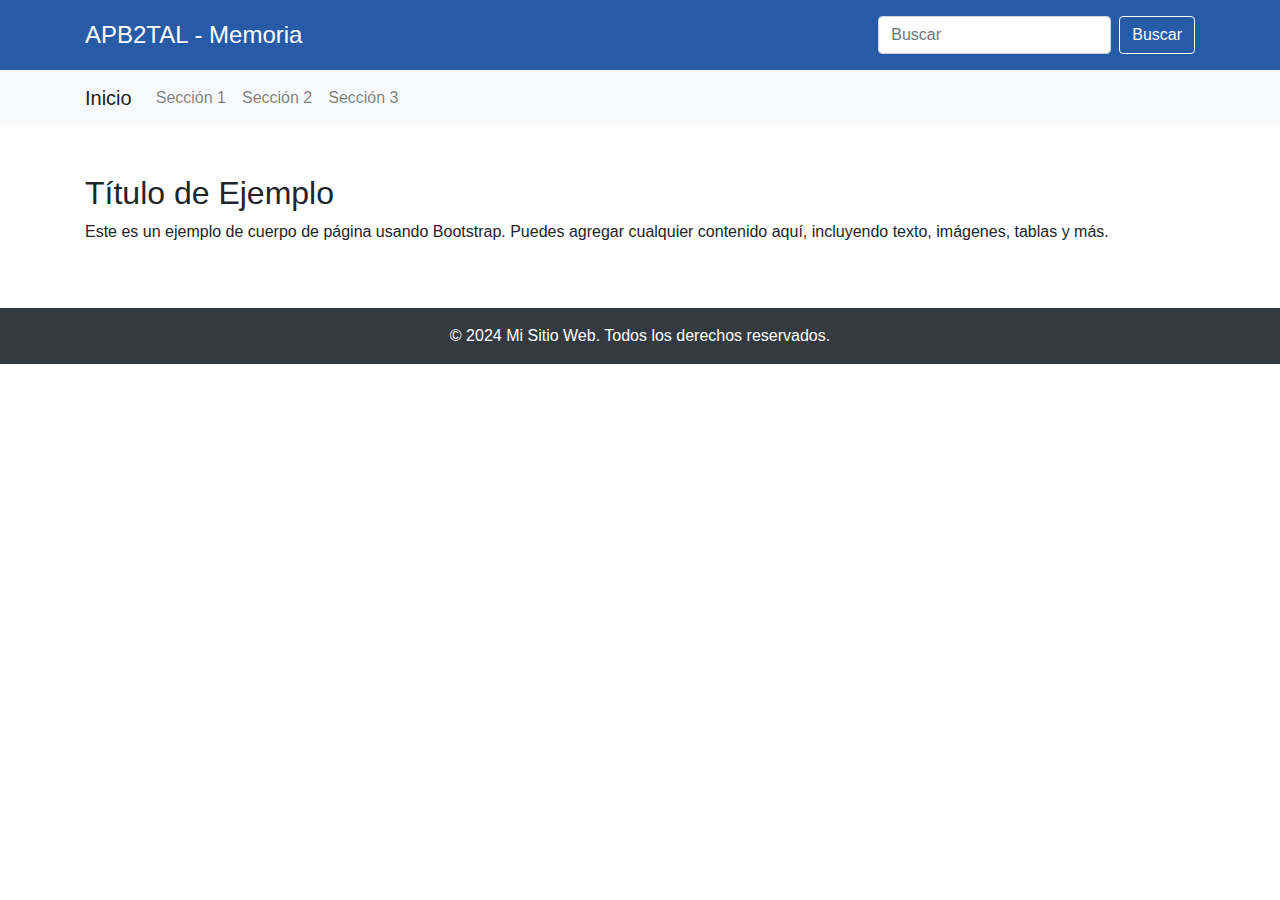
==== index.html @ 7c2ae642 "test342D" ====
<!DOCTYPE html>
<html lang="en">
<head>
    <meta charset="UTF-8">
    <meta name="viewport" content="width=device-width, initial-scale=1.0">
    <title>APB2TAL</title>
    <!-- Enlace a Bootstrap CSS -->
    <link href="https://stackpath.bootstrapcdn.com/bootstrap/4.5.2/css/bootstrap.min.css" rel="stylesheet">
    <style>
        .bg-green {
            background-color: #285ba7; /* Verde Bootstrap */
        }                       
        .logo {
            height: 50px;
        }
    </style>
</head>
<body>
    <!-- Header -->
    <header class="bg-green text-white p-3">
        <div class="container d-flex justify-content-between align-items-center">
            <div class="d-flex align-items-center">

                <h1 class="h4 mb-0">APB2TAL - Memoria</h1>
            </div>
            <form class="form-inline">
                <input class="form-control mr-sm-2" type="search" placeholder="Buscar" aria-label="Buscar">
                <button class="btn btn-outline-light my-2 my-sm-0" type="submit">Buscar</button>
            </form>
        </div>
    </header>

    <!-- Navegación -->
    <nav class="navbar navbar-expand-lg navbar-light bg-light">
        <div class="container">
            <a class="navbar-brand" href="#">Inicio</a>
            <button class="navbar-toggler" type="button" data-toggle="collapse" data-target="#navbarNav" aria-controls="navbarNav" aria-expanded="false" aria-label="Toggle navigation">
                <span class="navbar-toggler-icon"></span>
            </button>
            <div class="collapse navbar-collapse" id="navbarNav">
                <ul class="navbar-nav">
                    <li class="nav-item">
                        <a class="nav-link" href="#">Sección 1</a>
                    </li>
                    <li class="nav-item">
                        <a class="nav-link" href="#">Sección 2</a>
                    </li>
                    <li class="nav-item">
                        <a class="nav-link" href="#">Sección 3</a>
                    </li>
                </ul>
            </div>
        </div>
    </nav>

    <!-- Cuerpo de Ejemplo -->
    <div class="container my-5">
        <div class="row">
            <div class="col">
                <h2>Título de Ejemplo</h2>
                <p>Este es un ejemplo de cuerpo de página usando Bootstrap. Puedes agregar cualquier contenido aquí, incluyendo texto, imágenes, tablas y más.</p>
            </div>
        </div>
    </div>

    <!-- Footer -->
    <footer class="bg-dark text-white py-3">
        <div class="container text-center">
            <p class="mb-0">© 2024 Mi Sitio Web. Todos los derechos reservados.</p>
        </div>
    </footer>

    <!-- Enlace a Bootstrap JS y dependencias -->
    <script src="https://code.jquery.com/jquery-3.5.1.slim.min.js"></script>
    <script src="https://cdn.jsdelivr.net/npm/@popperjs/core@2.9.2/dist/umd/popper.min.js"></script>
    <script src="https://stackpath.bootstrapcdn.com/bootstrap/4.5.2/js/bootstrap.min.js"></script>
</body>
</html>
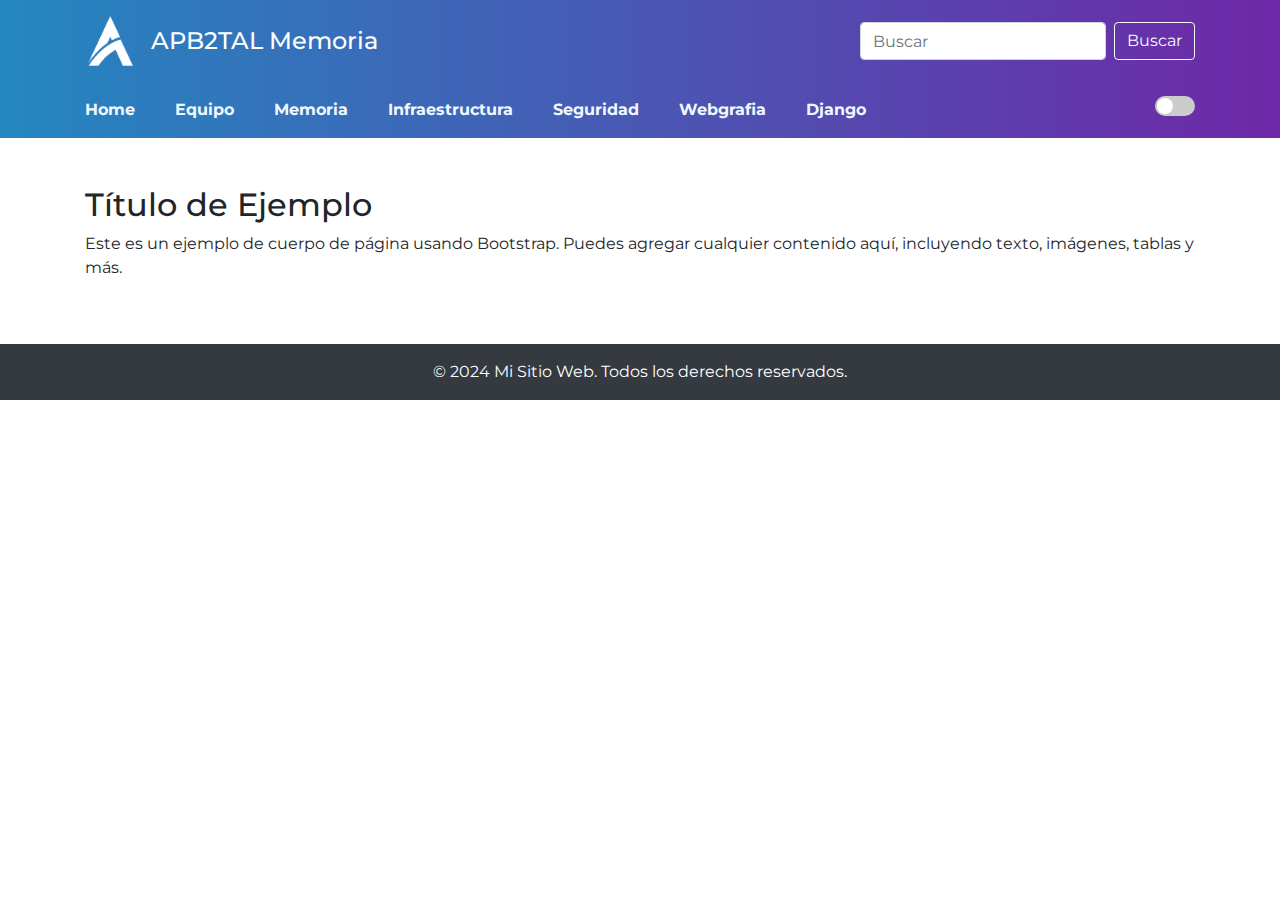
==== commit 412d8b75: "test34" ====
--- a/index.html
+++ b/index.html
@@ -3,58 +3,166 @@
 <head>
     <meta charset="UTF-8">
     <meta name="viewport" content="width=device-width, initial-scale=1.0">
-    <title>APB2TAL</title>
+    <title>Ejemplo de Página con Bootstrap</title>
     <!-- Enlace a Bootstrap CSS -->
+    <link href="https://fonts.googleapis.com/css2?family=Montserrat:wght@400;700&display=swap" rel="stylesheet">
     <link href="https://stackpath.bootstrapcdn.com/bootstrap/4.5.2/css/bootstrap.min.css" rel="stylesheet">
     <style>
-        .bg-green {
-            background-color: #285ba7; /* Verde Bootstrap */
-        }                       
+        body {
+            font-family: 'Montserrat', sans-serif; /* Fuente para enlaces de navegación */
+        }
+        .bg-gradient {
+            background: linear-gradient(to right, #2487c0, #6e28a7); /* Degradado de dos colores */
+        }
         .logo {
             height: 50px;
+        }
+        .navbar-transparent {
+            background-color: transparent !important;
+        }
+        .nav-link {
+            padding-left: 0px !important;
+            padding-right: 40px !important; /* Eliminar padding izquierdo */
+            color: aliceblue !important;
+            font-weight: bold; /* Negrita */
+        
+        }
+        header{
+            margin-bottom: 0px;
+            padding-bottom: 0px !important;
+        }
+        .p-3 {
+            padding-bottom: 0 !important; /* Agregar padding-bottom 0 */
+        }
+        /* Estilos para tema oscuro */
+        body.dark-mode {
+            background-color: #333333;
+            color: #cccccc;
+        }
+
+
+        .dark-mode .footer {
+            background-color: #222222;
+            color: #cccccc;
+        }
+        /* Estilos para el interruptor */
+        .switch {
+            position: relative;
+            display: inline-block;
+            width: 40px;
+            height: 20px;
+        }
+
+        .switch input { 
+            opacity: 0;
+            width: 0;
+            height: 0;
+        }
+
+        .slider {
+            position: absolute;
+            cursor: pointer;
+            top: 0;
+            left: 0;
+            right: 0;
+            bottom: 0;
+            background-color: #ccc;
+            -webkit-transition: .4s;
+            transition: .4s;
+            border-radius: 34px;
+        }
+
+        .slider:before {
+            position: absolute;
+            content: "";
+            height: 16px;
+            width: 16px;
+            left: 2px;
+            bottom: 2px;
+            background-color: white;
+            -webkit-transition: .4s;
+            transition: .4s;
+            border-radius: 50%;
+        }
+
+        input:checked + .slider {
+            background-color: #2196F3;
+        }
+
+        input:focus + .slider {
+            box-shadow: 0 0 1px #2196F3;
+        }
+
+        input:checked + .slider:before {
+            -webkit-transform: translateX(20px);
+            -ms-transform: translateX(20px);
+            transform: translateX(20px);
+        }
+
+        /* Estilos para el texto del interruptor */
+        .slider-text {
+            color: #fff;
+            font-size: 12px;
+            text-align: center;
+            margin-top: 3px;
         }
     </style>
 </head>
 <body>
     <!-- Header -->
-    <header class="bg-green text-white p-3">
+    <header class="bg-gradient text-white p-3">
         <div class="container d-flex justify-content-between align-items-center">
             <div class="d-flex align-items-center">
-
-                <h1 class="h4 mb-0">APB2TAL - Memoria</h1>
+                <img src="logo.png" alt="Logo" class="logo mr-3">
+                <h1 class="h4 mb-0">APB2TAL Memoria</h1>
             </div>
             <form class="form-inline">
                 <input class="form-control mr-sm-2" type="search" placeholder="Buscar" aria-label="Buscar">
                 <button class="btn btn-outline-light my-2 my-sm-0" type="submit">Buscar</button>
             </form>
         </div>
+        <!-- Secciones de Navegación -->
+        <nav class="navbar navbar-expand-lg navbar-light navbar-transparent mt-3">
+            <div class="container">
+                <button class="navbar-toggler" type="button" data-toggle="collapse" data-target="#navbarNav" aria-controls="navbarNav" aria-expanded="false" aria-label="Toggle navigation">
+                    <span class="navbar-toggler-icon"></span>
+                </button>
+                <div class="collapse navbar-collapse" id="navbarNav">
+                    <ul class="navbar-nav mr-auto">
+                        <li class="nav-item">
+                            <a class="nav-link" href="#">Home</a>
+                        </li>
+                        <li class="nav-item">
+                            <a class="nav-link" href="equipo.html">Equipo</a>                        
+                        </li>
+                        <li class="nav-item">
+                            <a class="nav-link" href="#">Memoria</a>
+                        </li>
+                        <li class="nav-item">
+                            <a class="nav-link" href="#">Infraestructura</a>
+                        </li>
+                        <li class="nav-item">
+                            <a class="nav-link" href="#">Seguridad</a>
+                        </li>
+                        <li class="nav-item">
+                            <a class="nav-link" href="#">Webgrafia</a>
+                        </li>
+                        <li class="nav-item">
+                            <a class="nav-link" href="#">Django</a>
+                        </li>
+                    </ul>
+                </div>
+                <!-- Interruptor para cambiar tema -->
+                <label class="switch">
+                    <input type="checkbox" id="themeSwitch">
+                    <span class="slider"></span>
+                </label>
+            </div>
+        </nav>
     </header>
 
-    <!-- Navegación -->
-    <nav class="navbar navbar-expand-lg navbar-light bg-light">
-        <div class="container">
-            <a class="navbar-brand" href="#">Inicio</a>
-            <button class="navbar-toggler" type="button" data-toggle="collapse" data-target="#navbarNav" aria-controls="navbarNav" aria-expanded="false" aria-label="Toggle navigation">
-                <span class="navbar-toggler-icon"></span>
-            </button>
-            <div class="collapse navbar-collapse" id="navbarNav">
-                <ul class="navbar-nav">
-                    <li class="nav-item">
-                        <a class="nav-link" href="#">Sección 1</a>
-                    </li>
-                    <li class="nav-item">
-                        <a class="nav-link" href="#">Sección 2</a>
-                    </li>
-                    <li class="nav-item">
-                        <a class="nav-link" href="#">Sección 3</a>
-                    </li>
-                </ul>
-            </div>
-        </div>
-    </nav>
-
     <!-- Cuerpo de Ejemplo -->
-    <div class="container my-5">
+    <div class="container my-5" id="main-content">
         <div class="row">
             <div class="col">
                 <h2>Título de Ejemplo</h2>
@@ -64,15 +172,43 @@
     </div>
 
     <!-- Footer -->
-    <footer class="bg-dark text-white py-3">
+    <footer class="footer bg-dark text-white py-3">
         <div class="container text-center">
             <p class="mb-0">© 2024 Mi Sitio Web. Todos los derechos reservados.</p>
         </div>
     </footer>
 
-    <!-- Enlace a Bootstrap JS y dependencias -->
     <script src="https://code.jquery.com/jquery-3.5.1.slim.min.js"></script>
     <script src="https://cdn.jsdelivr.net/npm/@popperjs/core@2.9.2/dist/umd/popper.min.js"></script>
     <script src="https://stackpath.bootstrapcdn.com/bootstrap/4.5.2/js/bootstrap.min.js"></script>
+    <script>
+        // Función para cambiar el tema del cuerpo
+        document.getElementById('themeSwitch').addEventListener('change', function() {
+            document.body.classList.toggle('dark-mode');
+        });
+            // Función para cambiar el tema del cuerpo y guardar el estado en localStorage
+        document.addEventListener('DOMContentLoaded', function() {
+            var themeSwitch = document.getElementById('themeSwitch');
+            var mainContent = document.getElementById('main-content');
+            
+            // Obtener el estado actual del tema desde localStorage
+            var isDarkMode = localStorage.getItem('darkMode') === 'true';
+
+            // Actualizar el estado del interruptor y del cuerpo según el valor guardado
+            if (isDarkMode) {
+                themeSwitch.checked = true;
+                mainContent.classList.add('dark-mode');
+            }
+
+            // Escuchar el evento de cambio en el interruptor y actualizar el tema y el estado en localStorage
+            themeSwitch.addEventListener('change', function() {
+                var isDarkMode = themeSwitch.checked;
+                mainContent.classList.toggle('dark-mode', isDarkMode);
+                localStorage.setItem('darkMode', isDarkMode);
+            });
+        });
+
+    </script>
+
 </body>
-</html>
+</html>    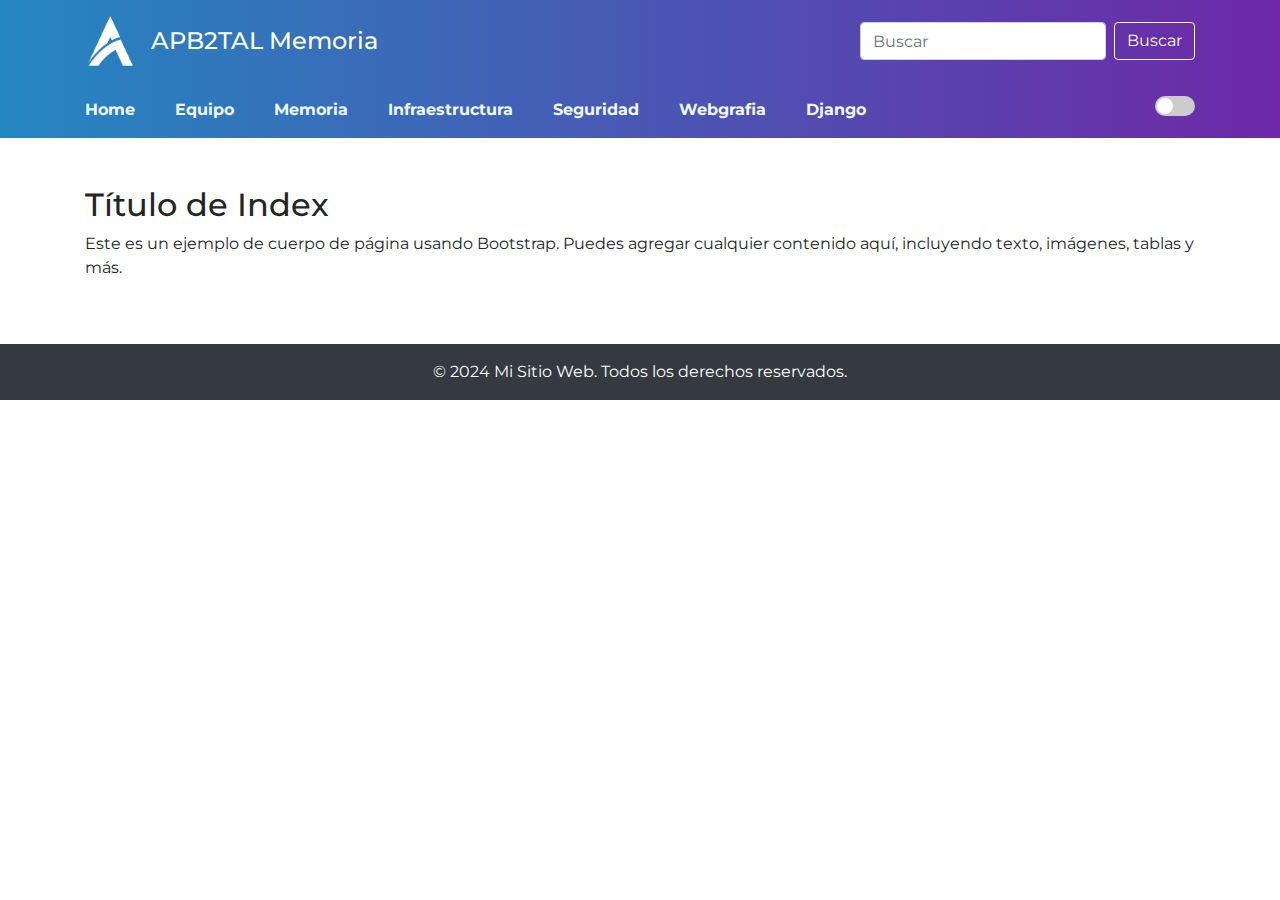
==== commit d2902a0c: "minucia" ====
--- a/index.html
+++ b/index.html
@@ -7,106 +7,9 @@
     <!-- Enlace a Bootstrap CSS -->
     <link href="https://fonts.googleapis.com/css2?family=Montserrat:wght@400;700&display=swap" rel="stylesheet">
     <link href="https://stackpath.bootstrapcdn.com/bootstrap/4.5.2/css/bootstrap.min.css" rel="stylesheet">
-    <style>
-        body {
-            font-family: 'Montserrat', sans-serif; /* Fuente para enlaces de navegación */
-        }
-        .bg-gradient {
-            background: linear-gradient(to right, #2487c0, #6e28a7); /* Degradado de dos colores */
-        }
-        .logo {
-            height: 50px;
-        }
-        .navbar-transparent {
-            background-color: transparent !important;
-        }
-        .nav-link {
-            padding-left: 0px !important;
-            padding-right: 40px !important; /* Eliminar padding izquierdo */
-            color: aliceblue !important;
-            font-weight: bold; /* Negrita */
-        
-        }
-        header{
-            margin-bottom: 0px;
-            padding-bottom: 0px !important;
-        }
-        .p-3 {
-            padding-bottom: 0 !important; /* Agregar padding-bottom 0 */
-        }
-        /* Estilos para tema oscuro */
-        body.dark-mode {
-            background-color: #333333;
-            color: #cccccc;
-        }
+    <link rel="stylesheet" href="style.css">
+    <script defer src="main.js"></script>
 
-
-        .dark-mode .footer {
-            background-color: #222222;
-            color: #cccccc;
-        }
-        /* Estilos para el interruptor */
-        .switch {
-            position: relative;
-            display: inline-block;
-            width: 40px;
-            height: 20px;
-        }
-
-        .switch input { 
-            opacity: 0;
-            width: 0;
-            height: 0;
-        }
-
-        .slider {
-            position: absolute;
-            cursor: pointer;
-            top: 0;
-            left: 0;
-            right: 0;
-            bottom: 0;
-            background-color: #ccc;
-            -webkit-transition: .4s;
-            transition: .4s;
-            border-radius: 34px;
-        }
-
-        .slider:before {
-            position: absolute;
-            content: "";
-            height: 16px;
-            width: 16px;
-            left: 2px;
-            bottom: 2px;
-            background-color: white;
-            -webkit-transition: .4s;
-            transition: .4s;
-            border-radius: 50%;
-        }
-
-        input:checked + .slider {
-            background-color: #2196F3;
-        }
-
-        input:focus + .slider {
-            box-shadow: 0 0 1px #2196F3;
-        }
-
-        input:checked + .slider:before {
-            -webkit-transform: translateX(20px);
-            -ms-transform: translateX(20px);
-            transform: translateX(20px);
-        }
-
-        /* Estilos para el texto del interruptor */
-        .slider-text {
-            color: #fff;
-            font-size: 12px;
-            text-align: center;
-            margin-top: 3px;
-        }
-    </style>
 </head>
 <body>
     <!-- Header -->
@@ -130,7 +33,7 @@
                 <div class="collapse navbar-collapse" id="navbarNav">
                     <ul class="navbar-nav mr-auto">
                         <li class="nav-item">
-                            <a class="nav-link" href="#">Home</a>
+                            <a class="nav-link" href="index.html">Home</a>
                         </li>
                         <li class="nav-item">
                             <a class="nav-link" href="equipo.html">Equipo</a>                        
@@ -165,7 +68,7 @@
     <div class="container my-5" id="main-content">
         <div class="row">
             <div class="col">
-                <h2>Título de Ejemplo</h2>
+                <h2>Título de Index</h2>
                 <p>Este es un ejemplo de cuerpo de página usando Bootstrap. Puedes agregar cualquier contenido aquí, incluyendo texto, imágenes, tablas y más.</p>
             </div>
         </div>
@@ -181,34 +84,6 @@
     <script src="https://code.jquery.com/jquery-3.5.1.slim.min.js"></script>
     <script src="https://cdn.jsdelivr.net/npm/@popperjs/core@2.9.2/dist/umd/popper.min.js"></script>
     <script src="https://stackpath.bootstrapcdn.com/bootstrap/4.5.2/js/bootstrap.min.js"></script>
-    <script>
-        // Función para cambiar el tema del cuerpo
-        document.getElementById('themeSwitch').addEventListener('change', function() {
-            document.body.classList.toggle('dark-mode');
-        });
-            // Función para cambiar el tema del cuerpo y guardar el estado en localStorage
-        document.addEventListener('DOMContentLoaded', function() {
-            var themeSwitch = document.getElementById('themeSwitch');
-            var mainContent = document.getElementById('main-content');
-            
-            // Obtener el estado actual del tema desde localStorage
-            var isDarkMode = localStorage.getItem('darkMode') === 'true';
-
-            // Actualizar el estado del interruptor y del cuerpo según el valor guardado
-            if (isDarkMode) {
-                themeSwitch.checked = true;
-                mainContent.classList.add('dark-mode');
-            }
-
-            // Escuchar el evento de cambio en el interruptor y actualizar el tema y el estado en localStorage
-            themeSwitch.addEventListener('change', function() {
-                var isDarkMode = themeSwitch.checked;
-                mainContent.classList.toggle('dark-mode', isDarkMode);
-                localStorage.setItem('darkMode', isDarkMode);
-            });
-        });
-
-    </script>
 
 </body>
 </html>    --- a/style.css
+++ b/style.css
@@ -0,0 +1,98 @@
+body {
+    font-family: 'Montserrat', sans-serif; /* Fuente para enlaces de navegación */
+}
+.bg-gradient {
+    background: linear-gradient(to right, #2487c0, #6e28a7); /* Degradado de dos colores */
+}
+.logo {
+    height: 50px;
+}
+.navbar-transparent {
+    background-color: transparent !important;
+}
+.nav-link {
+    padding-left: 0px !important;
+    padding-right: 40px !important; /* Eliminar padding izquierdo */
+    color: aliceblue !important;
+    font-weight: bold; /* Negrita */
+
+}
+header{
+    margin-bottom: 0px;
+    padding-bottom: 0px !important;
+}
+.p-3 {
+    padding-bottom: 0 !important; /* Agregar padding-bottom 0 */
+}
+/* Estilos para tema oscuro */
+body.dark-mode {
+    background-color: #333333;
+    color: #cccccc;
+}
+
+
+.dark-mode .footer {
+    background-color: #222222;
+    color: #cccccc;
+}
+/* Estilos para el interruptor */
+.switch {
+    position: relative;
+    display: inline-block;
+    width: 40px;
+    height: 20px;
+}
+
+.switch input { 
+    opacity: 0;
+    width: 0;
+    height: 0;
+}
+
+.slider {
+    position: absolute;
+    cursor: pointer;
+    top: 0;
+    left: 0;
+    right: 0;
+    bottom: 0;
+    background-color: #ccc;
+    -webkit-transition: .4s;
+    transition: .4s;
+    border-radius: 34px;
+}
+
+.slider:before {
+    position: absolute;
+    content: "";
+    height: 16px;
+    width: 16px;
+    left: 2px;
+    bottom: 2px;
+    background-color: white;
+    -webkit-transition: .4s;
+    transition: .4s;
+    border-radius: 50%;
+}
+
+input:checked + .slider {
+    background-color: #2196F3;
+}
+
+input:focus + .slider {
+    box-shadow: 0 0 1px #2196F3;
+}
+
+input:checked + .slider:before {
+    -webkit-transform: translateX(20px);
+    -ms-transform: translateX(20px);
+    transform: translateX(20px);
+}
+
+/* Estilos para el texto del interruptor */
+.slider-text {
+    color: #fff;
+    font-size: 12px;
+    text-align: center;
+    margin-top: 3px;
+}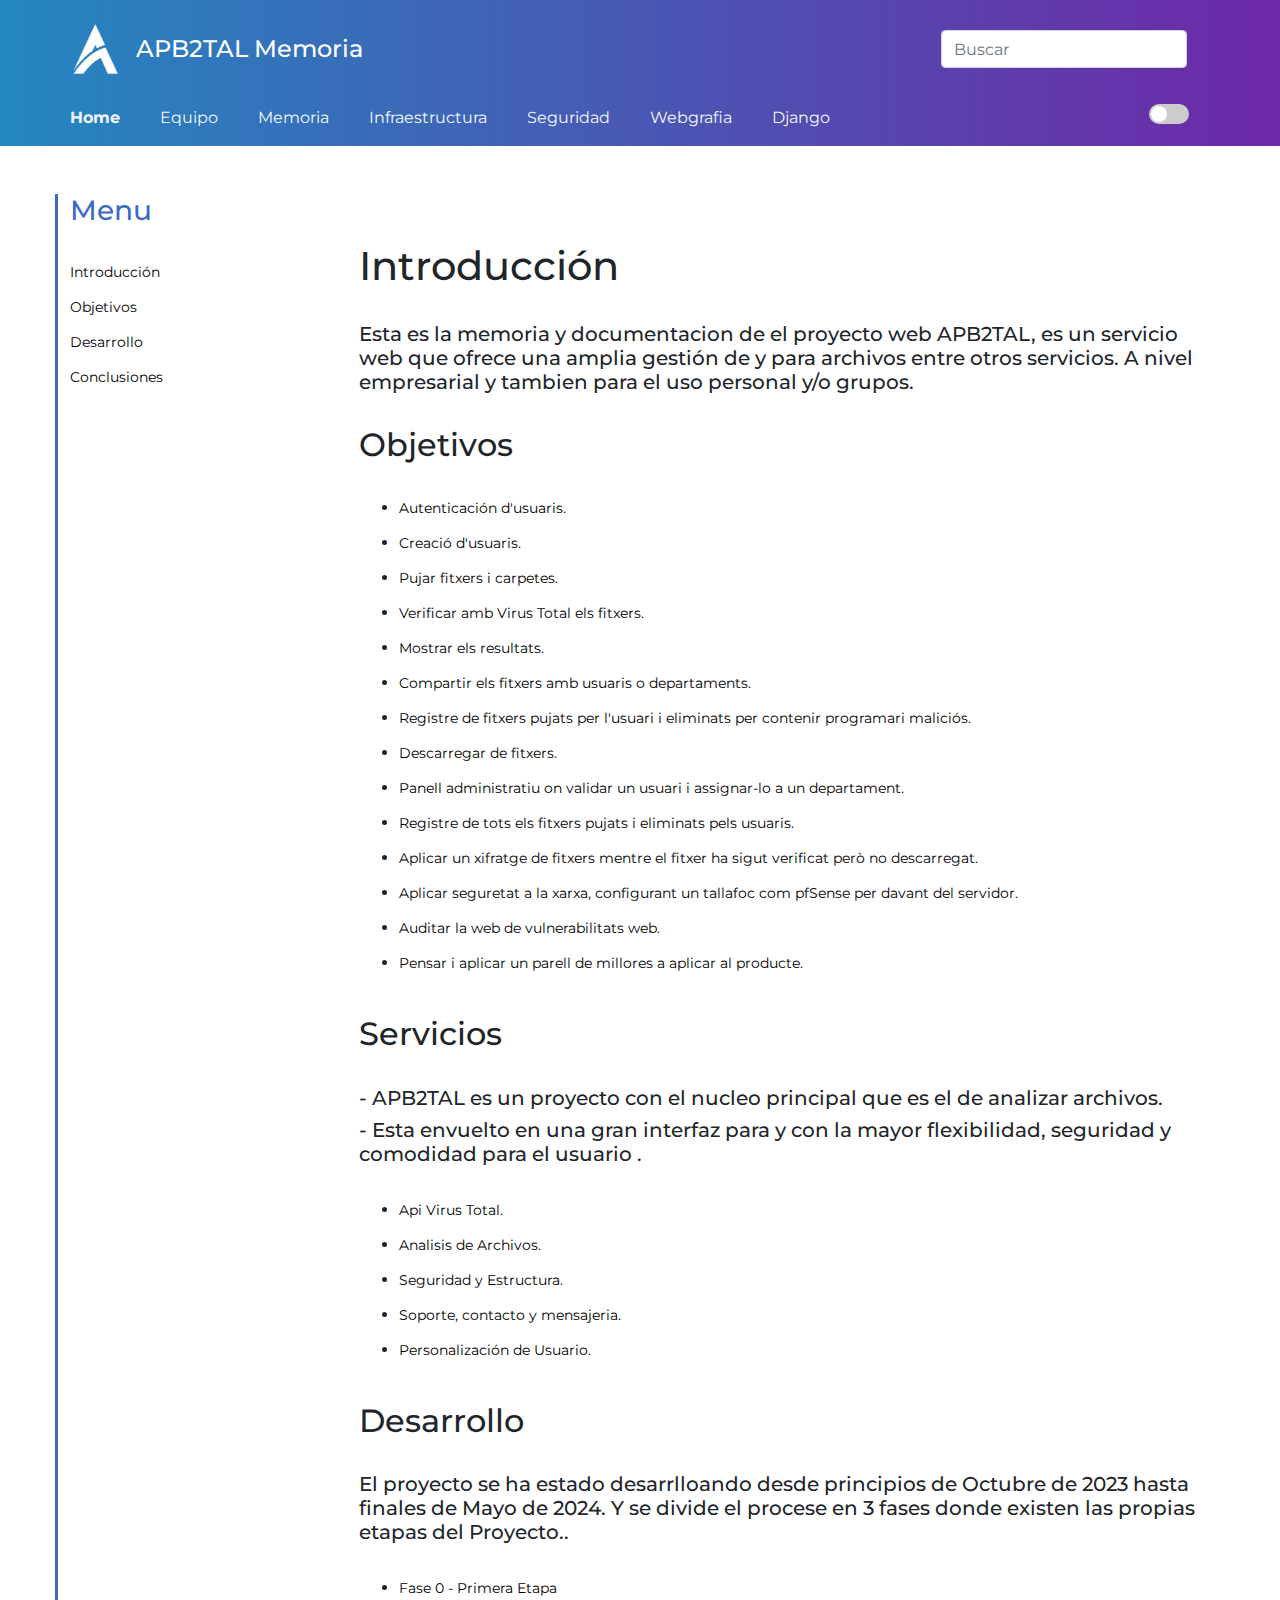
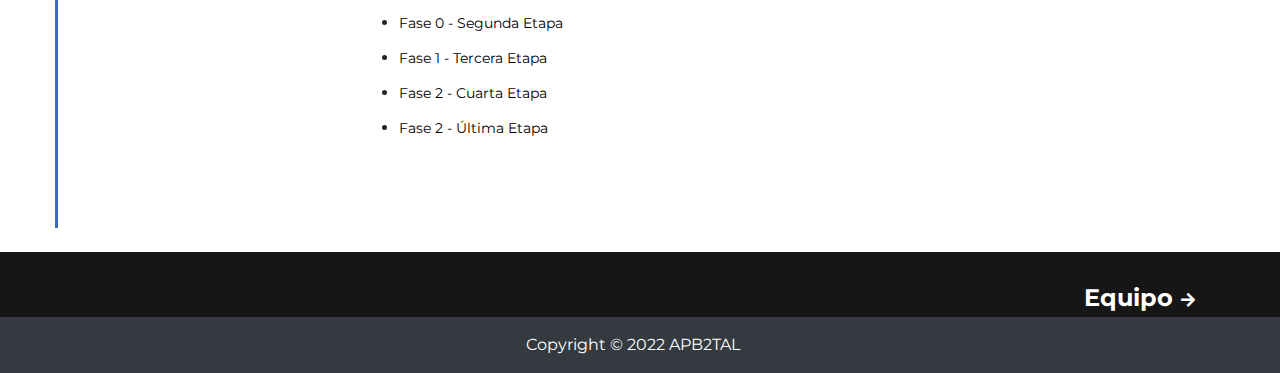
==== commit 5acec8fb: "inicios" ====
--- a/index.html
+++ b/index.html
@@ -7,13 +7,18 @@
     <!-- Enlace a Bootstrap CSS -->
     <link href="https://fonts.googleapis.com/css2?family=Montserrat:wght@400;700&display=swap" rel="stylesheet">
     <link href="https://stackpath.bootstrapcdn.com/bootstrap/4.5.2/css/bootstrap.min.css" rel="stylesheet">
+    <link rel="stylesheet" href="https://cdnjs.cloudflare.com/ajax/libs/font-awesome/5.15.4/css/all.min.css">
     <link rel="stylesheet" href="style.css">
     <script defer src="main.js"></script>
-
+    <style>
+        .highlight {
+            background-color: yellow;
+        }
+    </style>
 </head>
 <body>
     <!-- Header -->
-    <header class="bg-gradient text-white p-3">
+    <header class="bg-gradient text-white p-3 pt-4">
         <div class="container d-flex justify-content-between align-items-center">
             <div class="d-flex align-items-center">
                 <img src="logo.png" alt="Logo" class="logo mr-3">
@@ -21,7 +26,6 @@
             </div>
             <form class="form-inline">
                 <input class="form-control mr-sm-2" type="search" placeholder="Buscar" aria-label="Buscar">
-                <button class="btn btn-outline-light my-2 my-sm-0" type="submit">Buscar</button>
             </form>
         </div>
         <!-- Secciones de Navegación -->
@@ -33,25 +37,25 @@
                 <div class="collapse navbar-collapse" id="navbarNav">
                     <ul class="navbar-nav mr-auto">
                         <li class="nav-item">
-                            <a class="nav-link" href="index.html">Home</a>
+                            <strong><a class="nav-link" href="index.html">Home</a></strong>
                         </li>
                         <li class="nav-item">
                             <a class="nav-link" href="equipo.html">Equipo</a>                        
                         </li>
                         <li class="nav-item">
-                            <a class="nav-link" href="#">Memoria</a>
-                        </li>
-                        <li class="nav-item">
-                            <a class="nav-link" href="#">Infraestructura</a>
-                        </li>
-                        <li class="nav-item">
-                            <a class="nav-link" href="#">Seguridad</a>
-                        </li>
-                        <li class="nav-item">
-                            <a class="nav-link" href="#">Webgrafia</a>
-                        </li>
-                        <li class="nav-item">
-                            <a class="nav-link" href="#">Django</a>
+                            <a class="nav-link" href="memoria.html">Memoria</a>
+                        </li>
+                        <li class="nav-item">
+                            <a class="nav-link" href="infra.html">Infraestructura</a>
+                        </li>
+                        <li class="nav-item">
+                            <a class="nav-link" href="seguridad.html">Seguridad</a>
+                        </li>
+                        <li class="nav-item">
+                            <a class="nav-link" href="webgrafia.html">Webgrafia</a>
+                        </li>
+                        <li class="nav-item">
+                            <a class="nav-link" href="django.html">Django</a>
                         </li>
                     </ul>
                 </div>
@@ -64,26 +68,133 @@
         </nav>
     </header>
 
-    <!-- Cuerpo de Ejemplo -->
-    <div class="container my-5" id="main-content">
+    <!-- Cuerpo  -->
+    <main class="container mt-5">
         <div class="row">
-            <div class="col">
-                <h2>Título de Index</h2>
-                <p>Este es un ejemplo de cuerpo de página usando Bootstrap. Puedes agregar cualquier contenido aquí, incluyendo texto, imágenes, tablas y más.</p>
-            </div>
-        </div>
-    </div>
-
+            <!-- Índice -->
+            <nav class="col-md-3 mb-4 vertical-line">
+                <h3 style="color: rgb(59, 106, 194);">Menu</h3>
+                <br>
+                <ul class="list-unstyled red-link ">
+                    <li><a href="#introduccion">Introducción</a></li>
+                    <li><a href="#objetivos">Objetivos</a></li>
+                    <li><a href="#desarrollo">Desarrollo</a></li>
+                    <li><a href="#conclusiones">Conclusiones</a></li>
+                </ul>
+            </nav>
+
+            <!-- Contenido -->
+            <div class="col-md-9">
+                <section id="introduccion">
+                    <br>
+                    <br>
+                    <h1>Introducción</h1>
+                    <br>
+                    <h5>Esta es la memoria y documentacion de el proyecto web APB2TAL, es un servicio web que ofrece una amplia gestión de y para archivos entre otros servicios. A nivel empresarial y tambien para el uso personal y/o grupos.</h5>
+                    <br>
+                </section>
+                
+
+
+
+
+                <section id="objetivos">
+                    <h2>Objetivos</h2>
+                    <br>
+                    <ul class="red-link">
+                        <li><a href="#">Autenticación d'usuaris.</a></li>
+                        <li><a href="#">Creació d'usuaris.</a></li>
+                        <li><a href="#">Pujar fitxers i carpetes.</a></li>
+                        <li><a href="#">Verificar amb Virus Total els fitxers.</a></li>
+                        <li><a href="#">Mostrar els resultats.</a></li>
+                        <li><a href="#">Compartir els fitxers amb usuaris o departaments.</a></li>
+                        <li><a href="#">Registre de fitxers pujats per l'usuari i eliminats per contenir programari maliciós.</a></li>
+                        <li><a href="#">Descarregar de fitxers.</a></li>
+                        <li><a href="#">Panell administratiu on validar un usuari i assignar-lo a un departament.</a></li>
+                        <li><a href="#">Registre de tots els fitxers pujats i eliminats pels usuaris.</a></li>
+                        <li><a href="#">Aplicar un xifratge de fitxers mentre el fitxer ha sigut verificat però no descarregat.</a></li>
+                        <li><a href="#">Aplicar seguretat a la xarxa, configurant un tallafoc com pfSense per davant del servidor.</a></li>
+                        <li><a href="#">Auditar la web de vulnerabilitats web.</a></li>
+                        <li><a href="#">Pensar i aplicar un parell de millores a aplicar al producte.</a></li>
+                    </ul>
+                    <br>
+                </section>
+                
+                <section id="desarrollo">
+                    <h2>Servicios</h2>
+                    <br>
+                    <h5>- APB2TAL es un proyecto con el nucleo principal que es el de analizar archivos.</h6>
+                    <h5>- Esta envuelto en una gran interfaz para y con la mayor flexibilidad, seguridad y comodidad para el usuario .</h6>
+                    <br>
+                        <ul class="red-link">
+                            <li><a href="#">Api Virus Total.</a></li>
+                            <li><a href="#">Analisis de Archivos.</a></li>
+                            <li><a href="#">Seguridad y Estructura.</a></li>
+                            <li><a href="#">Soporte, contacto y mensajeria.</a></li>
+                            <li><a href="#">Personalización de Usuario.</a></li>
+
+                        </ul>
+                    <br>
+                </section>
+                
+                <section id="conclusiones">
+                    <h2>Desarrollo</h2>
+                    <br>
+                    <h5>El proyecto se ha estado desarrlloando desde principios de Octubre de 2023 hasta finales de Mayo de 2024. Y se divide el procese en 3 fases donde existen las propias etapas del Proyecto..</h5>
+                    <br>
+                    <ul class="red-link">
+                        <li><a href="#">Fase 0 - Primera Etapa</a></li>
+                        <li><a href="#">Fase 0 - Segunda Etapa</a></li>
+                        <li><a href="#">Fase 1 - Tercera Etapa</a></li>
+                        <li><a href="#">Fase 2 - Cuarta Etapa</a></li>
+                        <li><a href="#">Fase 2 - Última Etapa</a></li>
+
+
+
+                    </ul>
+                    <br>
+                    <br>
+                    <br>
+                    <br>
+                </section>
+            </div>
+        </div>
+    </main>
+
+
+
+
+
+
+    <footer class="footer  text-white py-3" style="background-color: rgb(22, 22, 22); height: 65px;">
+        <div class="container d-flex justify-content-between align-items-center mt-3">
+            <div class="text-left">
+                <a href="index.html" class="text-white ">
+
+                    <span class="h4 font-weight-bold mt-3"></span>
+                </a>
+            </div>
+            <div class="text-right">
+                <a href="equipo.html" class="text-white">
+                    <span class="h4 font-weight-bold">Equipo</span>
+                    <i class="fas fa-arrow-right ml-1"></i> <!-- Icono de flecha derecha -->
+                </a>
+            </div>
+        </div>
+    </footer>
+    
     <!-- Footer -->
     <footer class="footer bg-dark text-white py-3">
         <div class="container text-center">
-            <p class="mb-0">© 2024 Mi Sitio Web. Todos los derechos reservados.</p>
+            <p class="mb-0">Copyright © 2022 APB2TAL</p>
         </div>
     </footer>
 
+    <!-- Scripts de Bootstrap y dependencias -->
     <script src="https://code.jquery.com/jquery-3.5.1.slim.min.js"></script>
     <script src="https://cdn.jsdelivr.net/npm/@popperjs/core@2.9.2/dist/umd/popper.min.js"></script>
     <script src="https://stackpath.bootstrapcdn.com/bootstrap/4.5.2/js/bootstrap.min.js"></script>
 
+
 </body>
-</html>    +</html>
--- a/style.css
+++ b/style.css
@@ -14,7 +14,6 @@
     padding-left: 0px !important;
     padding-right: 40px !important; /* Eliminar padding izquierdo */
     color: aliceblue !important;
-    font-weight: bold; /* Negrita */
 
 }
 header{
@@ -26,9 +25,10 @@
 }
 /* Estilos para tema oscuro */
 body.dark-mode {
-    background-color: #333333;
-    color: #cccccc;
+    background-color: #2E303E;
+    color: #ececec;
 }
+
 
 
 .dark-mode .footer {
@@ -95,4 +95,99 @@
     font-size: 12px;
     text-align: center;
     margin-top: 3px;
+}
+
+
+.container {
+    padding-left: 0px !important;
+}
+.switch{
+    margin-right: 4px !important;
+}
+
+button.navbar-toggler{
+margin-left: 5px;
+}
+
+
+@media screen and (max-width: 200em) {
+    .switch{
+        margin-right: 6px !important;
+    }
+}
+
+.red-link a {
+    color: rgb(0, 0, 0);
+    font-size: 14px;
+
+}
+.red-link a:hover {
+    color: rgb(50, 83, 228);
+    text-decoration: none;
+}
+
+
+
+
+.dark-mode .vertical-line .red-link a {
+    color: #ececec !important;
+}
+
+.dark-mode .vertical-line .red-link a:hover {
+    color: rgb(50, 83, 228) !important;
+}
+
+
+.red-link li {
+
+    margin-bottom: 11px;
+}
+
+
+.dark-mode .red-link li a{
+
+    color: #ececec !important;
+
+}
+.dark-mode .red-link li a:hover{
+
+    color: rgb(50, 83, 228) !important;
+
+}
+
+
+
+.vertical-line {
+    position: relative;
+    padding-left: 15px;
+}
+
+.vertical-line::before {
+    content: '';
+    position: absolute;
+    top: 0;
+    bottom: 0;
+    left: 0;
+    width: 3px;
+    background-color: rgb(59, 106, 194);
+}
+
+#Albert_Xicola i {
+    color: rgb(26, 26, 26);
+}
+#Pau_Cañadillas i {
+    color: rgb(26, 26, 26);
+}
+#Max_Thomas i {
+    color: rgb(26, 26, 26);
+}
+
+.dark-mode #Albert_Xicola i {
+    color: #ffffff;
+}
+.dark-mode #Pau_Cañadillas i {
+    color: #ffffff;
+}
+.dark-mode #Max_Thomas i {
+    color: #ffffff;
 }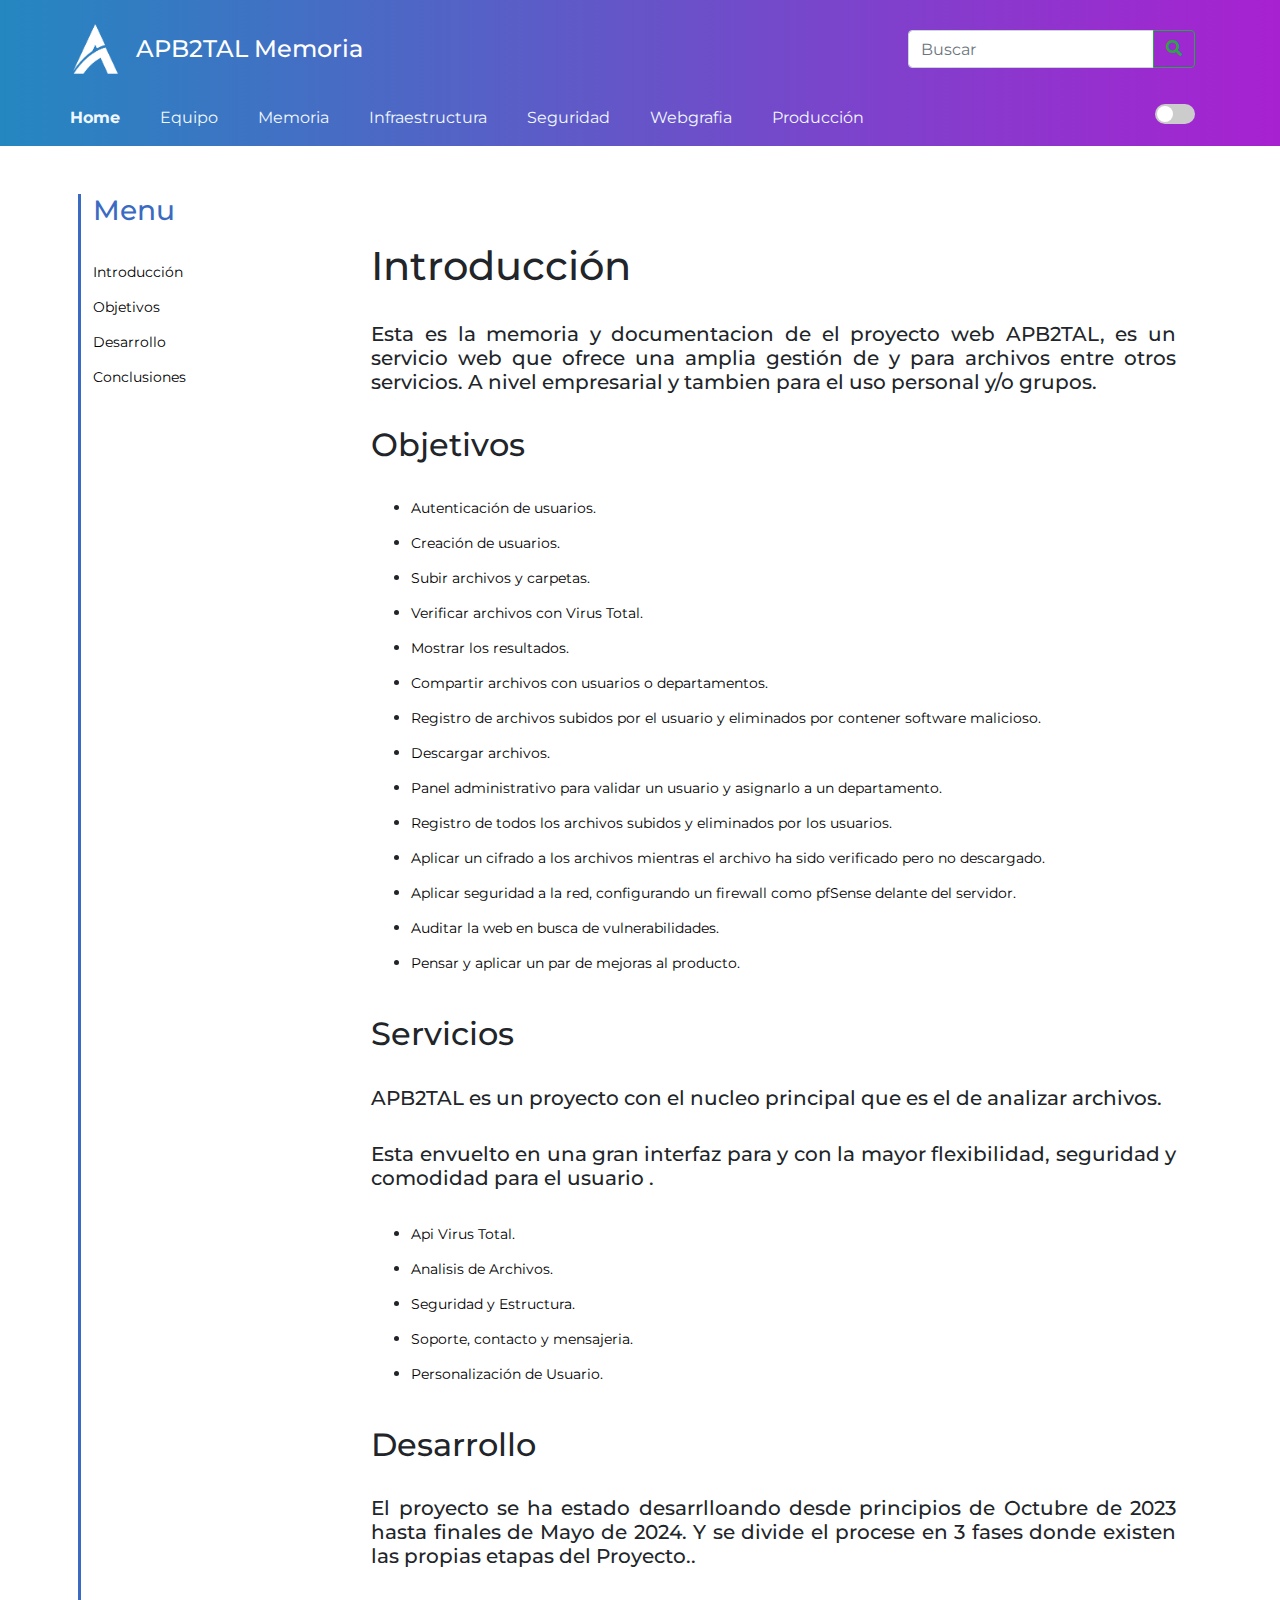
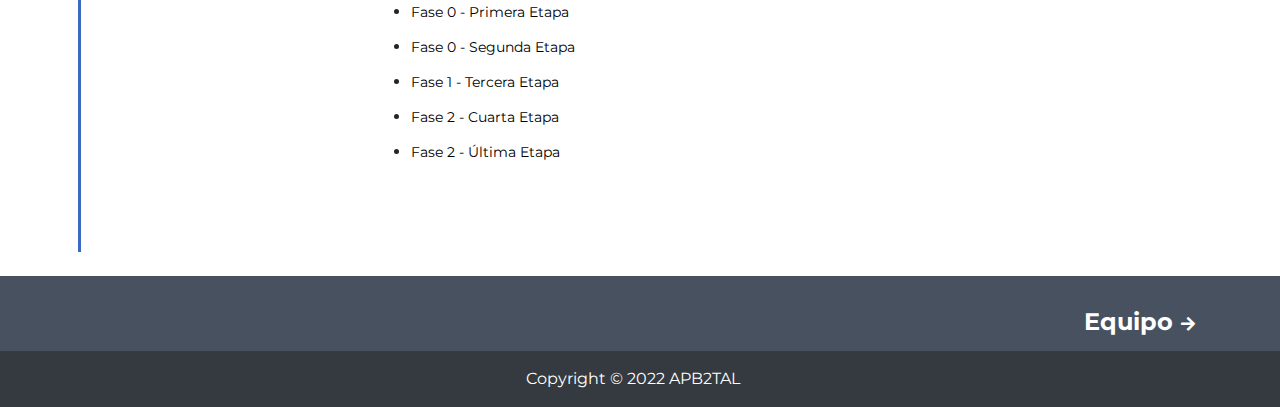
==== commit 0d89687a: "Index mejora" ====
--- a/index.html
+++ b/index.html
@@ -3,17 +3,16 @@
 <head>
     <meta charset="UTF-8">
     <meta name="viewport" content="width=device-width, initial-scale=1.0">
-    <title>Ejemplo de Página con Bootstrap</title>
+    <title>APB2TAL Home</title>
     <!-- Enlace a Bootstrap CSS -->
     <link href="https://fonts.googleapis.com/css2?family=Montserrat:wght@400;700&display=swap" rel="stylesheet">
     <link href="https://stackpath.bootstrapcdn.com/bootstrap/4.5.2/css/bootstrap.min.css" rel="stylesheet">
     <link rel="stylesheet" href="https://cdnjs.cloudflare.com/ajax/libs/font-awesome/5.15.4/css/all.min.css">
+    <link rel="icon" type="image/x-icon" href="https://i.ibb.co/L9cjtSz/icono.png">
+
     <link rel="stylesheet" href="style.css">
     <script defer src="main.js"></script>
     <style>
-        .highlight {
-            background-color: yellow;
-        }
     </style>
 </head>
 <body>
@@ -24,8 +23,15 @@
                 <img src="logo.png" alt="Logo" class="logo mr-3">
                 <h1 class="h4 mb-0">APB2TAL Memoria</h1>
             </div>
-            <form class="form-inline">
-                <input class="form-control mr-sm-2" type="search" placeholder="Buscar" aria-label="Buscar">
+            <form class="form-inline" onsubmit="return false;">
+                <div class="input-group">
+                    <input class="form-control" type="search" placeholder="Buscar" aria-label="Buscar" id="searchInput">
+                    <div class="input-group-append">
+                        <button class="btn btn-outline-success" type="button" id="searchButton">
+                            <i class="fas fa-search"></i>
+                        </button>
+                    </div>
+                </div>
             </form>
         </div>
         <!-- Secciones de Navegación -->
@@ -55,7 +61,7 @@
                             <a class="nav-link" href="webgrafia.html">Webgrafia</a>
                         </li>
                         <li class="nav-item">
-                            <a class="nav-link" href="django.html">Django</a>
+                            <a class="nav-link" href="produccion.html">Producción</a>
                         </li>
                     </ul>
                 </div>
@@ -70,7 +76,7 @@
 
     <!-- Cuerpo  -->
     <main class="container mt-5">
-        <div class="row">
+        <div class="row ml-2 mr-1">
             <!-- Índice -->
             <nav class="col-md-3 mb-4 vertical-line">
                 <h3 style="color: rgb(59, 106, 194);">Menu</h3>
@@ -90,7 +96,7 @@
                     <br>
                     <h1>Introducción</h1>
                     <br>
-                    <h5>Esta es la memoria y documentacion de el proyecto web APB2TAL, es un servicio web que ofrece una amplia gestión de y para archivos entre otros servicios. A nivel empresarial y tambien para el uso personal y/o grupos.</h5>
+                    <h5 style="text-align: justify;">Esta es la memoria y documentacion de el proyecto web APB2TAL, es un servicio web que ofrece una amplia gestión de y para archivos entre otros servicios. A nivel empresarial y tambien para el uso personal y/o grupos.</h5>
                     <br>
                 </section>
                 
@@ -102,20 +108,20 @@
                     <h2>Objetivos</h2>
                     <br>
                     <ul class="red-link">
-                        <li><a href="#">Autenticación d'usuaris.</a></li>
-                        <li><a href="#">Creació d'usuaris.</a></li>
-                        <li><a href="#">Pujar fitxers i carpetes.</a></li>
-                        <li><a href="#">Verificar amb Virus Total els fitxers.</a></li>
-                        <li><a href="#">Mostrar els resultats.</a></li>
-                        <li><a href="#">Compartir els fitxers amb usuaris o departaments.</a></li>
-                        <li><a href="#">Registre de fitxers pujats per l'usuari i eliminats per contenir programari maliciós.</a></li>
-                        <li><a href="#">Descarregar de fitxers.</a></li>
-                        <li><a href="#">Panell administratiu on validar un usuari i assignar-lo a un departament.</a></li>
-                        <li><a href="#">Registre de tots els fitxers pujats i eliminats pels usuaris.</a></li>
-                        <li><a href="#">Aplicar un xifratge de fitxers mentre el fitxer ha sigut verificat però no descarregat.</a></li>
-                        <li><a href="#">Aplicar seguretat a la xarxa, configurant un tallafoc com pfSense per davant del servidor.</a></li>
-                        <li><a href="#">Auditar la web de vulnerabilitats web.</a></li>
-                        <li><a href="#">Pensar i aplicar un parell de millores a aplicar al producte.</a></li>
+                        <li><a href="#">Autenticación de usuarios.</a></li>
+                        <li><a href="#">Creación de usuarios.</a></li>
+                        <li><a href="#">Subir archivos y carpetas.</a></li>
+                        <li><a href="#">Verificar archivos con Virus Total.</a></li>
+                        <li><a href="#">Mostrar los resultados.</a></li>
+                        <li><a href="#">Compartir archivos con usuarios o departamentos.</a></li>
+                        <li><a href="#">Registro de archivos subidos por el usuario y eliminados por contener software malicioso.</a></li>
+                        <li><a href="#">Descargar archivos.</a></li>
+                        <li><a href="#">Panel administrativo para validar un usuario y asignarlo a un departamento.</a></li>
+                        <li><a href="#">Registro de todos los archivos subidos y eliminados por los usuarios.</a></li>
+                        <li><a href="#">Aplicar un cifrado a los archivos mientras el archivo ha sido verificado pero no descargado.</a></li>
+                        <li><a href="#">Aplicar seguridad a la red, configurando un firewall como pfSense delante del servidor.</a></li>
+                        <li><a href="#">Auditar la web en busca de vulnerabilidades.</a></li>
+                        <li><a href="#">Pensar y aplicar un par de mejoras al producto.</a></li>
                     </ul>
                     <br>
                 </section>
@@ -123,8 +129,9 @@
                 <section id="desarrollo">
                     <h2>Servicios</h2>
                     <br>
-                    <h5>- APB2TAL es un proyecto con el nucleo principal que es el de analizar archivos.</h6>
-                    <h5>- Esta envuelto en una gran interfaz para y con la mayor flexibilidad, seguridad y comodidad para el usuario .</h6>
+                    <h5 style="text-align: justify;">APB2TAL es un proyecto con el nucleo principal que es el de analizar archivos.</h6>
+                        <br>
+                    <h5 style="text-align: justify;">Esta envuelto en una gran interfaz para y con la mayor flexibilidad, seguridad y comodidad para el usuario .</h6>
                     <br>
                         <ul class="red-link">
                             <li><a href="#">Api Virus Total.</a></li>
@@ -140,7 +147,7 @@
                 <section id="conclusiones">
                     <h2>Desarrollo</h2>
                     <br>
-                    <h5>El proyecto se ha estado desarrlloando desde principios de Octubre de 2023 hasta finales de Mayo de 2024. Y se divide el procese en 3 fases donde existen las propias etapas del Proyecto..</h5>
+                    <h5 style="text-align: justify;">El proyecto se ha estado desarrlloando desde principios de Octubre de 2023 hasta finales de Mayo de 2024. Y se divide el procese en 3 fases donde existen las propias etapas del Proyecto..</h5>
                     <br>
                     <ul class="red-link">
                         <li><a href="#">Fase 0 - Primera Etapa</a></li>
@@ -166,7 +173,7 @@
 
 
 
-    <footer class="footer  text-white py-3" style="background-color: rgb(22, 22, 22); height: 65px;">
+    <footer class="footer  text-white py-3" style="background-color: #47515f; height: 75px;">
         <div class="container d-flex justify-content-between align-items-center mt-3">
             <div class="text-left">
                 <a href="index.html" class="text-white ">
--- a/style.css
+++ b/style.css
@@ -2,7 +2,7 @@
     font-family: 'Montserrat', sans-serif; /* Fuente para enlaces de navegación */
 }
 .bg-gradient {
-    background: linear-gradient(to right, #2487c0, #6e28a7); /* Degradado de dos colores */
+    background: linear-gradient(to right, #2487c0, rgb(168, 33, 209)); /* Degradado de dos colores */
 }
 .logo {
     height: 50px;
@@ -101,19 +101,16 @@
 .container {
     padding-left: 0px !important;
 }
-.switch{
-    margin-right: 4px !important;
-}
+
 
 button.navbar-toggler{
 margin-left: 5px;
 }
 
 
-@media screen and (max-width: 200em) {
-    .switch{
-        margin-right: 6px !important;
-    }
+mark.highlight {
+    background-color: rgba(83, 221, 20, 0.705); /* Fondo amarillo para resaltar */
+    color: rgb(0, 0, 0); /* Texto en rojo */
 }
 
 .red-link a {
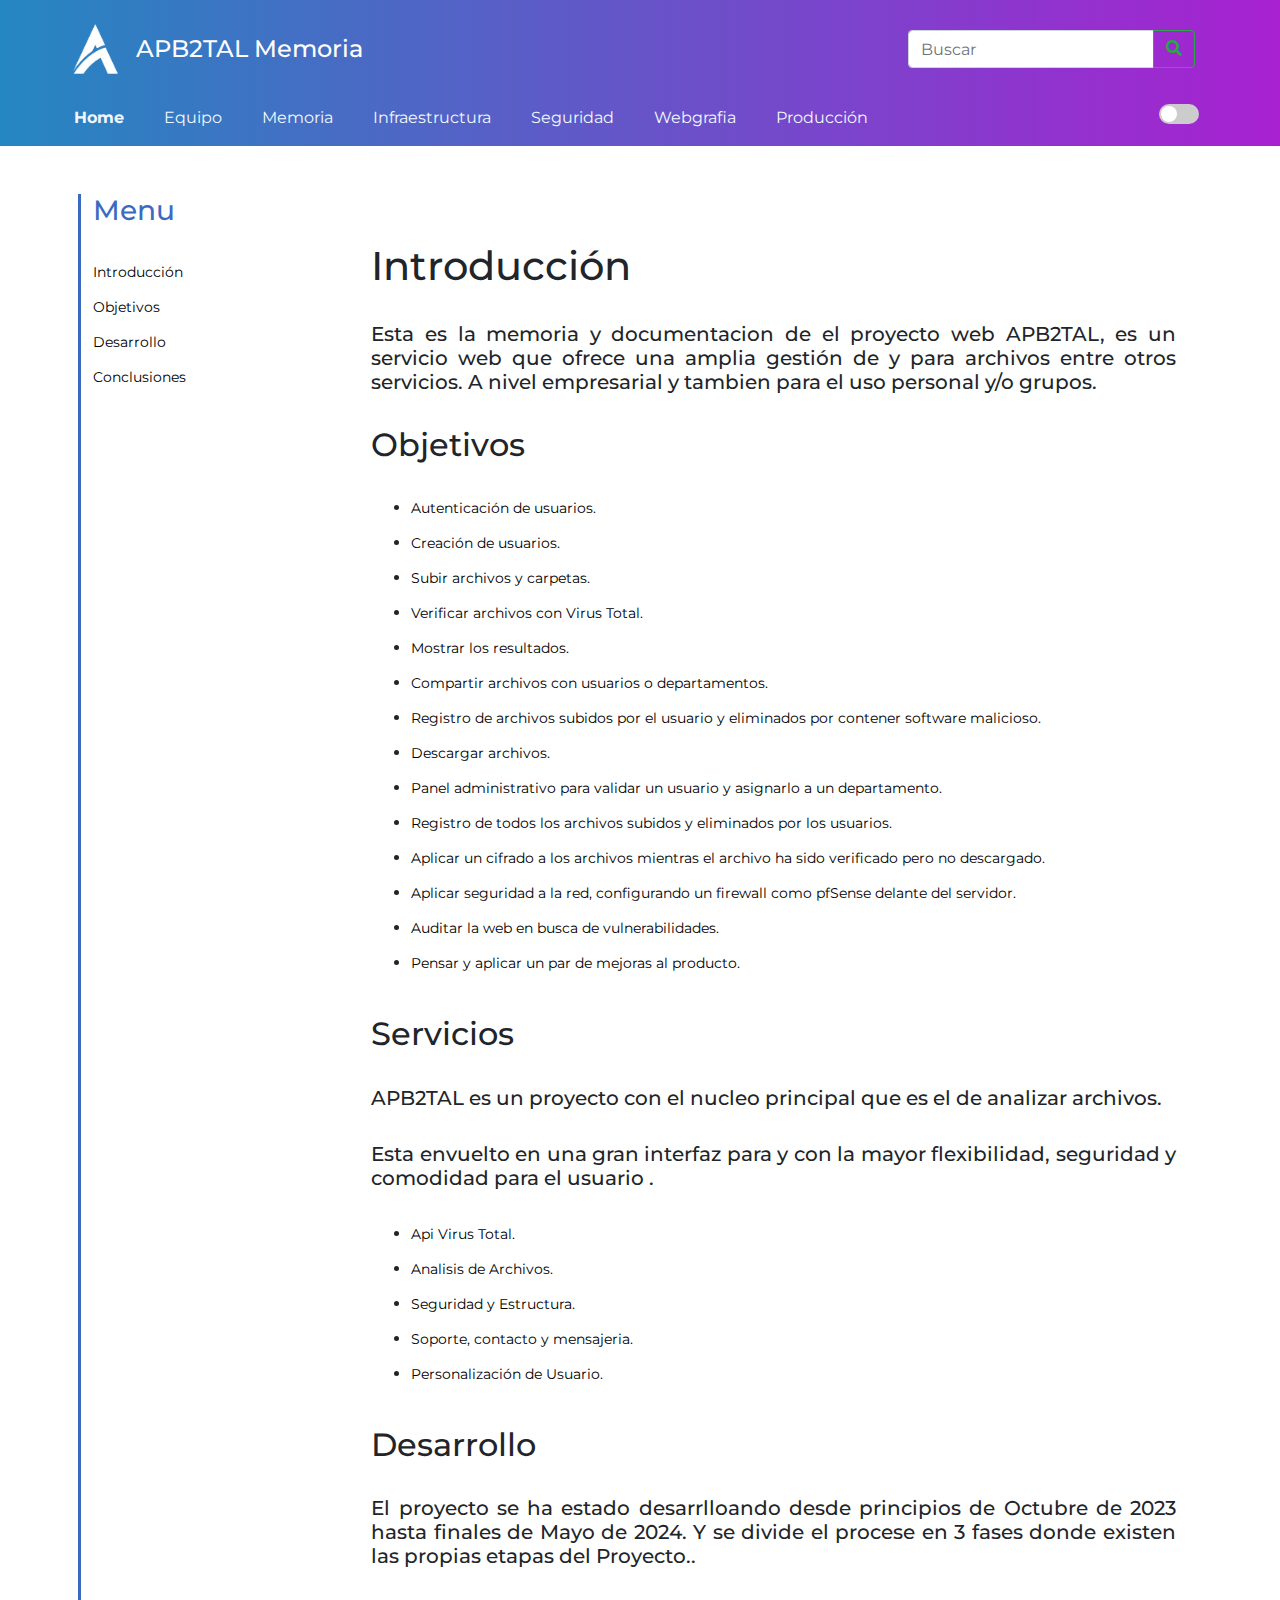
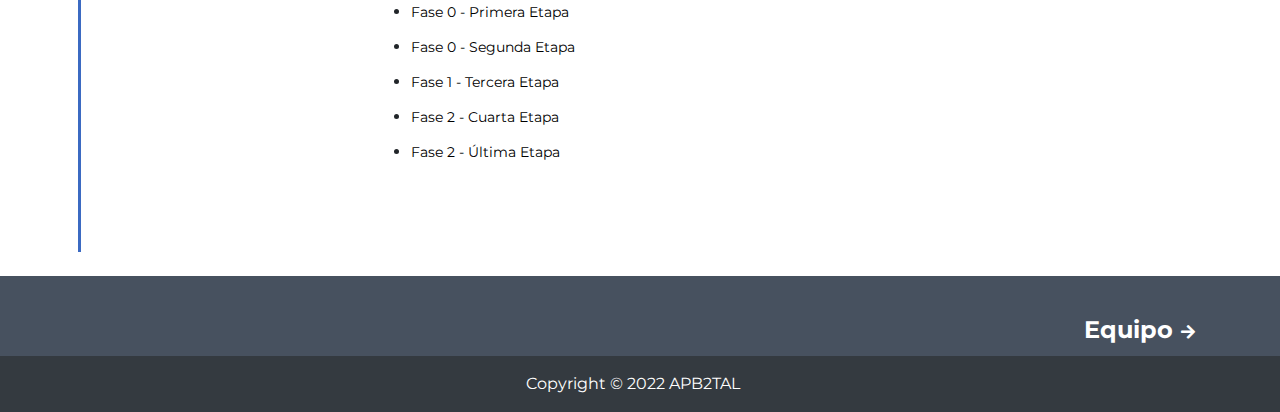
==== commit 9d8cb3b8: "Index mejora2" ====
--- a/index.html
+++ b/index.html
@@ -35,7 +35,7 @@
             </form>
         </div>
         <!-- Secciones de Navegación -->
-        <nav class="navbar navbar-expand-lg navbar-light navbar-transparent mt-3">
+        <nav class="navbar navbar-expand-lg navbar-light navbar-transparent mt-3 pl-4">
             <div class="container">
                 <button class="navbar-toggler" type="button" data-toggle="collapse" data-target="#navbarNav" aria-controls="navbarNav" aria-expanded="false" aria-label="Toggle navigation">
                     <span class="navbar-toggler-icon"></span>
@@ -173,8 +173,8 @@
 
 
 
-    <footer class="footer  text-white py-3" style="background-color: #47515f; height: 75px;">
-        <div class="container d-flex justify-content-between align-items-center mt-3">
+    <footer class="footer  text-white py-3" style="background-color: #47515f; height: 80px;">
+        <div class="container d-flex justify-content-between align-items-center mt-4">
             <div class="text-left">
                 <a href="index.html" class="text-white ">
 
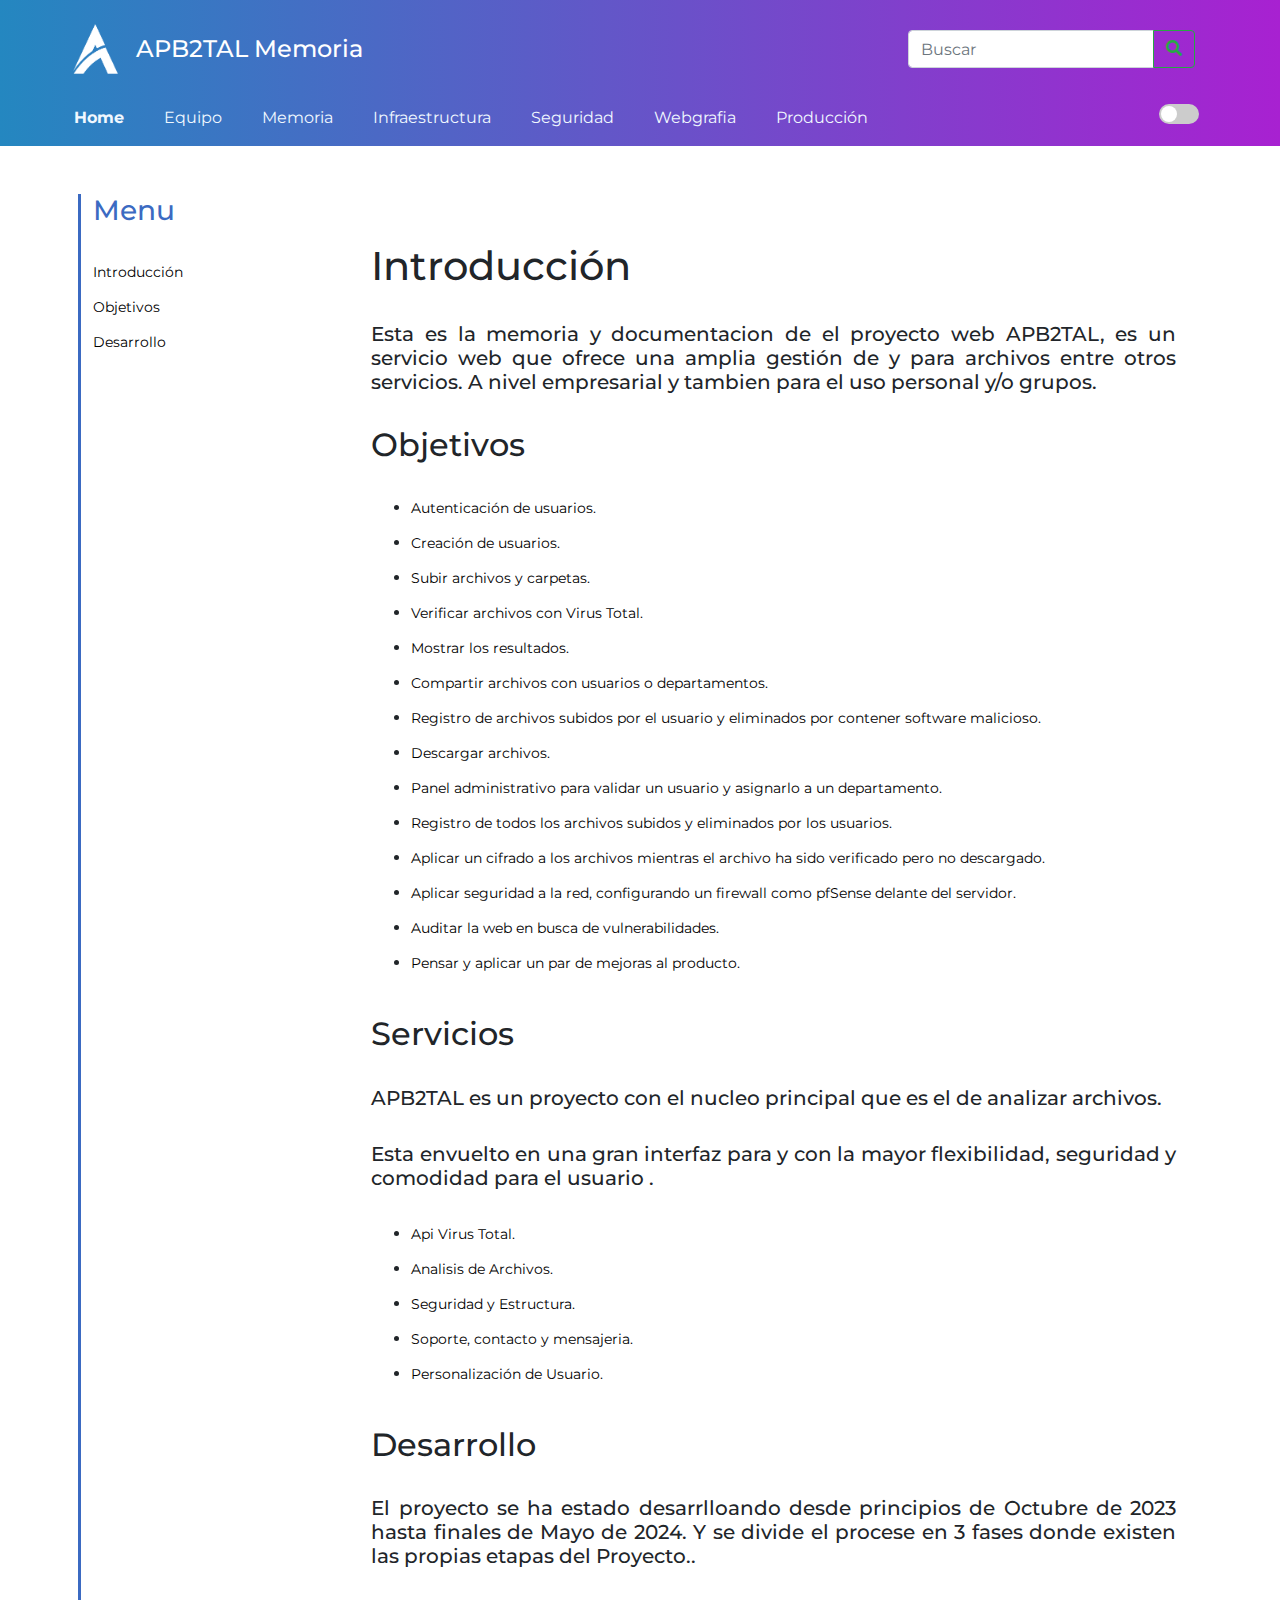
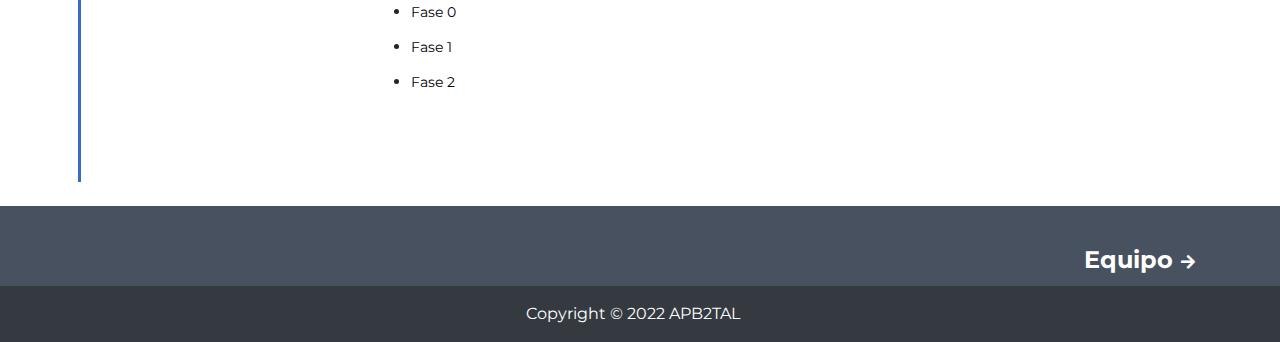
==== commit 49c4413e: "test20" ====
--- a/index.html
+++ b/index.html
@@ -85,7 +85,6 @@
                     <li><a href="#introduccion">Introducción</a></li>
                     <li><a href="#objetivos">Objetivos</a></li>
                     <li><a href="#desarrollo">Desarrollo</a></li>
-                    <li><a href="#conclusiones">Conclusiones</a></li>
                 </ul>
             </nav>
 
@@ -101,27 +100,24 @@
                 </section>
                 
 
-
-
-
                 <section id="objetivos">
                     <h2>Objetivos</h2>
                     <br>
                     <ul class="red-link">
-                        <li><a href="#">Autenticación de usuarios.</a></li>
-                        <li><a href="#">Creación de usuarios.</a></li>
-                        <li><a href="#">Subir archivos y carpetas.</a></li>
-                        <li><a href="#">Verificar archivos con Virus Total.</a></li>
-                        <li><a href="#">Mostrar los resultados.</a></li>
-                        <li><a href="#">Compartir archivos con usuarios o departamentos.</a></li>
-                        <li><a href="#">Registro de archivos subidos por el usuario y eliminados por contener software malicioso.</a></li>
-                        <li><a href="#">Descargar archivos.</a></li>
-                        <li><a href="#">Panel administrativo para validar un usuario y asignarlo a un departamento.</a></li>
-                        <li><a href="#">Registro de todos los archivos subidos y eliminados por los usuarios.</a></li>
-                        <li><a href="#">Aplicar un cifrado a los archivos mientras el archivo ha sido verificado pero no descargado.</a></li>
-                        <li><a href="#">Aplicar seguridad a la red, configurando un firewall como pfSense delante del servidor.</a></li>
-                        <li><a href="#">Auditar la web en busca de vulnerabilidades.</a></li>
-                        <li><a href="#">Pensar y aplicar un par de mejoras al producto.</a></li>
+                        <li><a href="Memoria%20APB2TAL.pdf#page=21">Autenticación de usuarios.</a></li>
+                        <li><a href="Memoria%20APB2TAL.pdf#page=21">Creación de usuarios.</a></li>
+                        <li><a href="Memoria%20APB2TAL.pdf#page=25">Subir archivos y carpetas.</a></li>
+                        <li><a href="Memoria%20APB2TAL.pdf#page=25">Verificar archivos con Virus Total.</a></li>
+                        <li><a href="Memoria%20APB2TAL.pdf#page=27">Mostrar los resultados.</a></li>
+                        <li><a href="Memoria%20APB2TAL.pdf#page=28">Compartir archivos con usuarios o departamentos.</a></li>
+                        <li><a href="Memoria%20APB2TAL.pdf#page=29">Registro de archivos subidos por el usuario y eliminados por contener software malicioso.</a></li>
+                        <li><a href="Memoria%20APB2TAL.pdf#page=27">Descargar archivos.</a></li>
+                        <li><a href="Memoria%20APB2TAL.pdf#page=23">Panel administrativo para validar un usuario y asignarlo a un departamento.</a></li>
+                        <li><a href="Memoria%20APB2TAL.pdf#page=29">Registro de todos los archivos subidos y eliminados por los usuarios.</a></li>
+                        <li><a href="Memoria%20APB2TAL.pdf#page=27">Aplicar un cifrado a los archivos mientras el archivo ha sido verificado pero no descargado.</a></li>
+                        <li><a href="Memoria%20APB2TAL.pdf#page=39">Aplicar seguridad a la red, configurando un firewall como pfSense delante del servidor.</a></li>
+                        <li><a href="Memoria%20APB2TAL.pdf#page=37">Auditar la web en busca de vulnerabilidades.</a></li>
+                        <li><a href="Memoria%20APB2TAL.pdf#page=33">Pensar y aplicar un par de mejoras al producto.</a></li>
                     </ul>
                     <br>
                 </section>
@@ -134,11 +130,11 @@
                     <h5 style="text-align: justify;">Esta envuelto en una gran interfaz para y con la mayor flexibilidad, seguridad y comodidad para el usuario .</h6>
                     <br>
                         <ul class="red-link">
-                            <li><a href="#">Api Virus Total.</a></li>
-                            <li><a href="#">Analisis de Archivos.</a></li>
-                            <li><a href="#">Seguridad y Estructura.</a></li>
-                            <li><a href="#">Soporte, contacto y mensajeria.</a></li>
-                            <li><a href="#">Personalización de Usuario.</a></li>
+                            <li><a href="Memoria%20APB2TAL.pdf#page=25">Api Virus Total.</a></li>
+                            <li><a href="Memoria%20APB2TAL.pdf#page=24">Analisis de Archivos.</a></li>
+                            <li><a href="Memoria%20APB2TAL.pdf#page=33">Seguridad y Estructura.</a></li>
+                            <li><a href="Memoria%20APB2TAL.pdf#page=33">Soporte, contacto y mensajeria.</a></li>
+                            <li><a href="Memoria%20APB2TAL.pdf#page=34">Personalización de Usuario.</a></li>
 
                         </ul>
                     <br>
@@ -150,11 +146,9 @@
                     <h5 style="text-align: justify;">El proyecto se ha estado desarrlloando desde principios de Octubre de 2023 hasta finales de Mayo de 2024. Y se divide el procese en 3 fases donde existen las propias etapas del Proyecto..</h5>
                     <br>
                     <ul class="red-link">
-                        <li><a href="#">Fase 0 - Primera Etapa</a></li>
-                        <li><a href="#">Fase 0 - Segunda Etapa</a></li>
-                        <li><a href="#">Fase 1 - Tercera Etapa</a></li>
-                        <li><a href="#">Fase 2 - Cuarta Etapa</a></li>
-                        <li><a href="#">Fase 2 - Última Etapa</a></li>
+                        <li><a href="Memoria%20APB2TAL.pdf#page=6">Fase 0 </a></li>
+                        <li><a href="Memoria%20APB2TAL.pdf#page=8">Fase 1 </a></li>
+                        <li><a href="Memoria%20APB2TAL.pdf#page=10">Fase 2 </a></li>
 
 
 
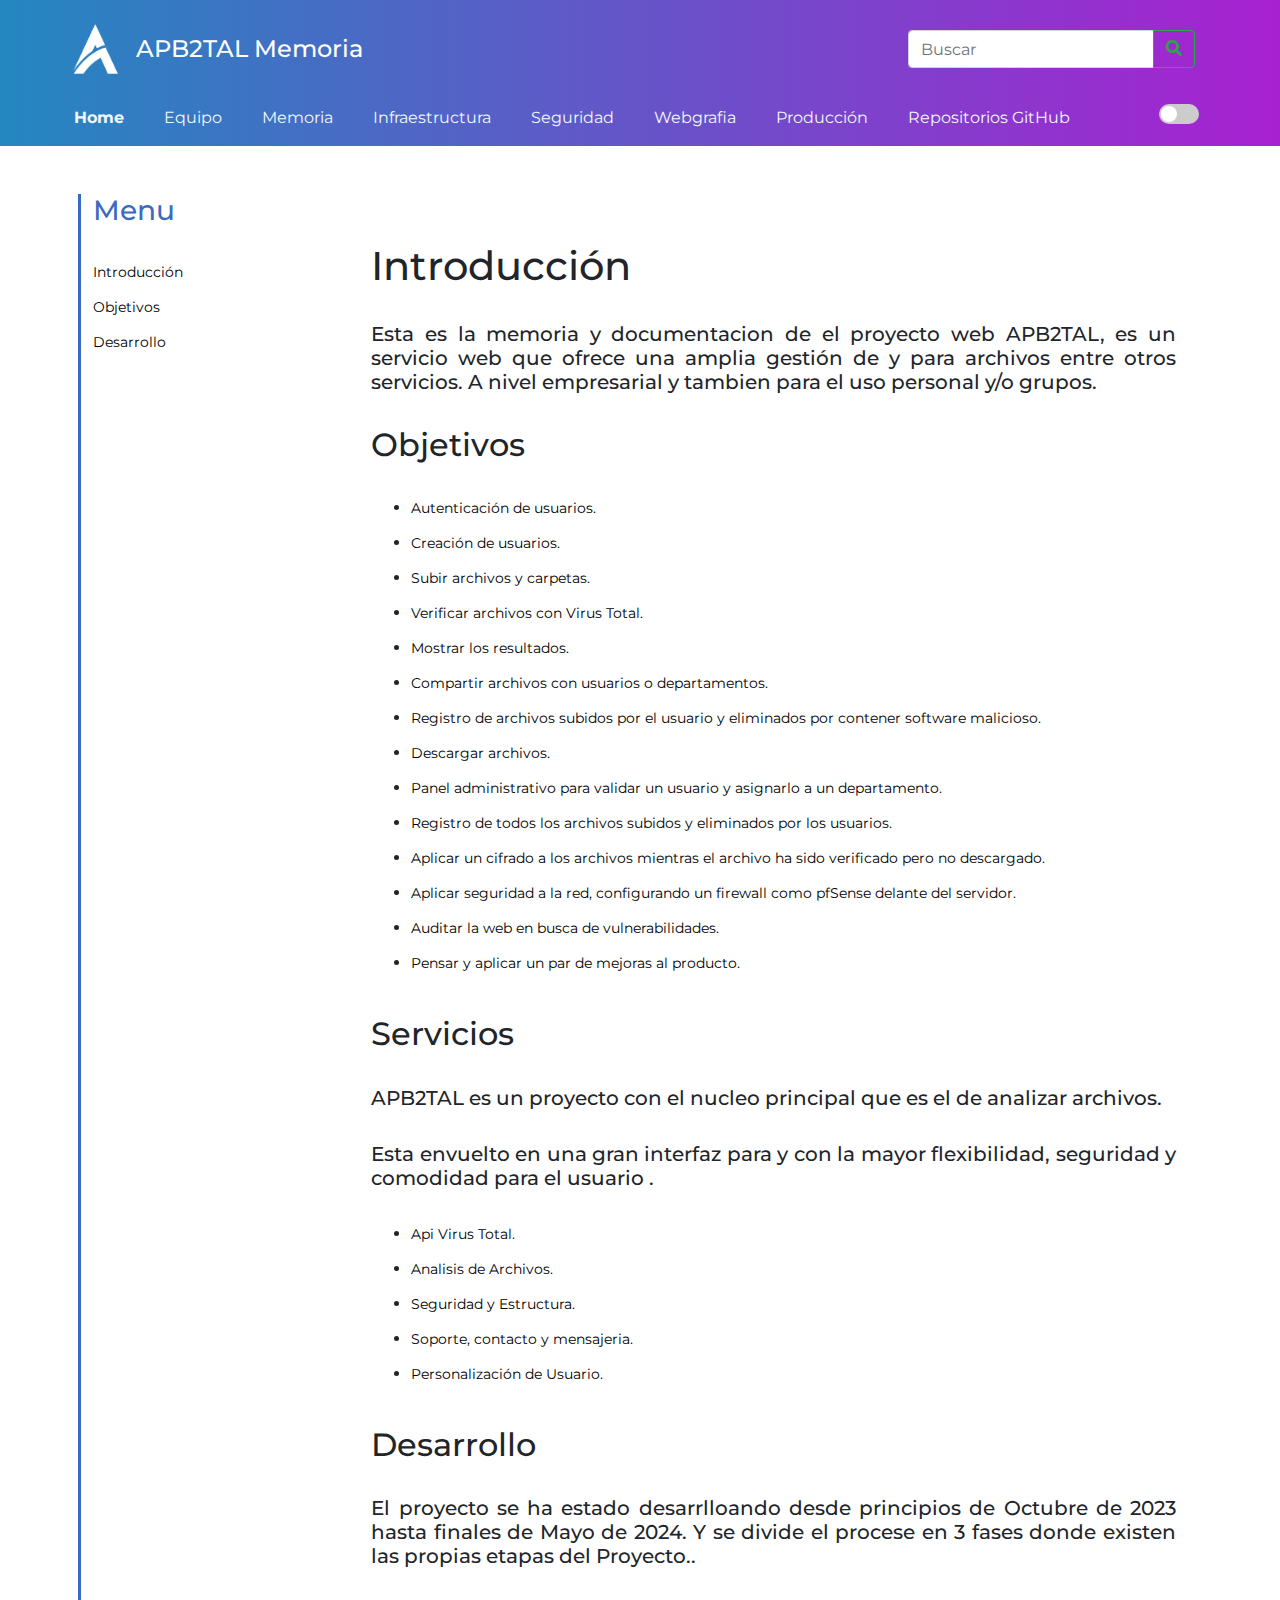
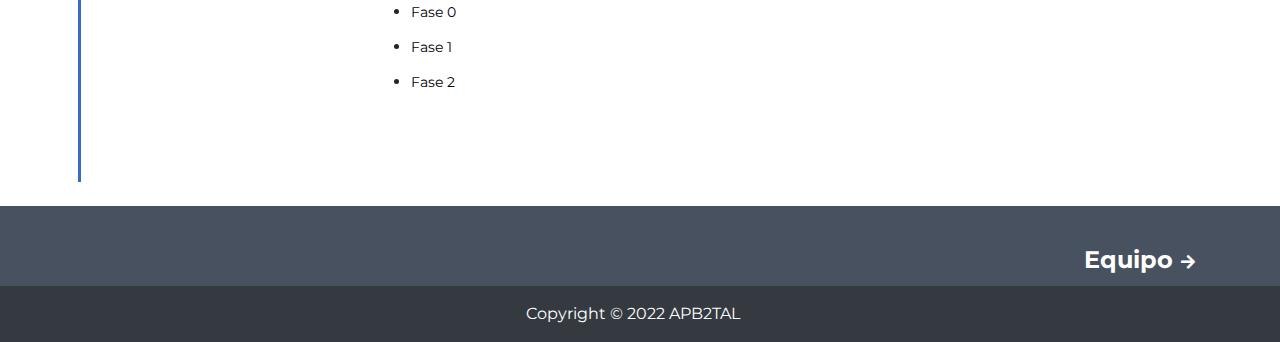
==== commit 54988cf3: "test24" ====
--- a/index.html
+++ b/index.html
@@ -62,6 +62,9 @@
                         </li>
                         <li class="nav-item">
                             <a class="nav-link" href="produccion.html">Producción</a>
+                        </li>
+                        <li class="nav-item">
+                            <a class="nav-link" href="repos.html">Repositorios GitHub</a>
                         </li>
                     </ul>
                 </div>
